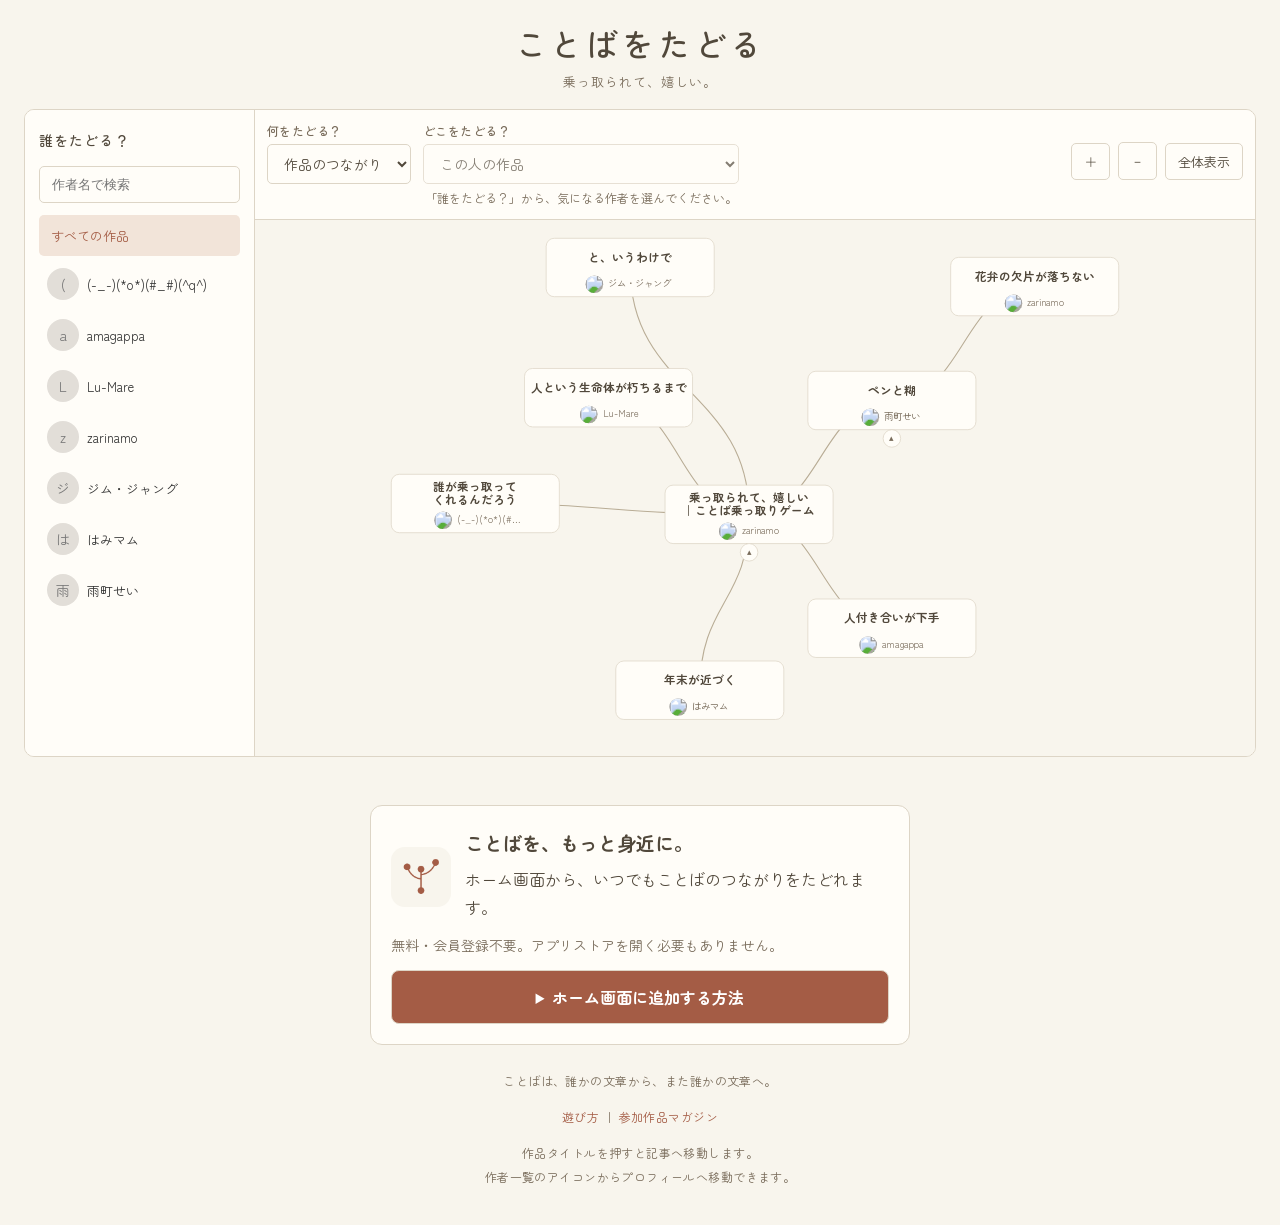
==== index.html @ d0fafd87 "Update index.html" ====
<!DOCTYPE html>
<html lang="ja">
<head>
  <meta charset="UTF-8">
  <meta name="viewport" content="width=device-width, initial-scale=1.0">
  <meta name="description" content="ことば乗っ取りゲームから生まれた作品のつながりをたどるサイトです。">
  <title>ことばをたどる</title>

  <!-- PWA設定 -->
  <link rel="manifest" href="manifest.json">
  <meta name="theme-color" content="#f8f5ed">
  <meta name="apple-mobile-web-app-capable" content="yes">
  <meta name="apple-mobile-web-app-status-bar-style" content="default">
  <meta name="apple-mobile-web-app-title" content="ことばをたどる">
  <link rel="apple-touch-icon" href="icons/icon-192.png">
  <link rel="icon" type="image/png" href="icons/icon-192.png">

  <link rel="stylesheet" href="style.css?v=20261126-4">
  <link rel="stylesheet" href="design.css?v=2">

  <script src="script.js?v=20261126-12" defer></script>
  <script src="install.js?v=2" defer></script>

  <style>
    .toolbar {
      display: flex;
      align-items: flex-start;
      justify-content: flex-start;
      flex-wrap: wrap;
      gap: 12px;
    }

    .view-area,
    .mode-area {
      display: flex;
      flex-direction: column;
      gap: 5px;
      min-width: 0;
    }

    .mode-area {
      margin-right: 0;
    }

    .control-label {
      font-size: 12px;
      font-weight: 500;
      color: var(--muted);
      letter-spacing: .04em;
    }

    #mode,
    #view-mode {
      width: 100%;
      padding: 8px 12px;
      border: 1px solid var(--border);
      border-radius: 5px;
      background: var(--white);
      color: var(--text);
      font: inherit;
      font-size: 14px;
      cursor: pointer;
    }

    #mode-description {
      margin: 0;
      padding: 0 2px;
      color: var(--muted);
      font-size: 12px;
      line-height: 1.5;
      max-width: 360px;
      overflow-wrap: anywhere;
    }

    .zoom-controls {
      display: flex;
      align-items: center;
      gap: 8px;
      margin-left: auto;
      padding-top: 20px;
    }

    .zoom-controls button {
      white-space: nowrap;
    }

    /* PC・スマートフォン共通の描画領域 */
    .graph-area {
      position: relative;
      min-width: 0;
      flex: 1 1 auto;
      display: flex;
      flex-direction: column;
    }

    .graph-area #tree {
      flex: 1 1 auto;
      width: 100%;
      min-height: 0;
    }

    /* PC版の描画領域を確保 */
    @media (min-width: 701px) {

      .viewer {
        display: flex;
        flex-direction: column;
        min-width: 0;
      }

      .graph-area {
        flex: 1 1 0;
        min-height: 480px;
      }

      .graph-area #tree {
        display: block;
        flex: 1 1 0;
        height: 100%;
        min-height: 0;
      }

    }

    @media (max-width: 700px) {

      .toolbar {
        display: grid;
        grid-template-columns: minmax(0, 1fr) minmax(0, 1fr);
        align-items: start;
        gap: 6px 8px;
        padding: 8px 10px;
      }

      .view-area,
      .mode-area {
        min-width: 0;
        width: 100%;
        margin: 0;
        gap: 4px;
      }

      .view-area {
        grid-column: 1;
        grid-row: 1 / 3;
      }

      .mode-area {
        display: contents;
      }

      .mode-area > .control-label {
        grid-column: 2;
        grid-row: 1;
      }

      #mode {
        grid-column: 2;
        grid-row: 2;
        align-self: end;
      }

      .control-label {
        font-size: 11px;
        line-height: 1.4;
      }

      #mode,
      #view-mode {
        font-size: 13px;
        padding: 8px;
        min-height: 44px;
        box-sizing: border-box;
      }

      #mode-description {
        grid-column: 1 / -1;
        grid-row: 3;
        max-width: none;
        width: 100%;
        box-sizing: border-box;
        font-size: 11px;
        line-height: 1.5;
        padding: 0 2px;
      }

      .toolbar:has(.mode-area[style*="display: none"])
      .view-area {
        grid-column: 1 / -1;
      }

      .zoom-controls {
        position: absolute;
        right: 10px;
        top: 8px;
        padding: 0;
        margin: 0;
        gap: 5px;
        z-index: 4;
      }

      .zoom-controls button {
        appearance: none;
        -webkit-appearance: none;
        display: inline-flex;
        align-items: center;
        justify-content: center;
        box-sizing: border-box;
        min-width: 44px;
        min-height: 44px;
        padding: 6px 10px;
        margin: 0;

        font-family: var(--rounded);
        font-size: 12px;
        font-weight: 500;
        line-height: 1.4;
        color: var(--text);

        background: var(--white);
        border: 1px solid var(--border);
        border-radius: 6px;

        box-shadow: none;
        text-shadow: none;
        cursor: pointer;
        touch-action: manipulation;

        transition:
          background-color .15s ease,
          border-color .15s ease;
      }

      .zoom-controls button:active {
        background: var(--selected);
        border-color: var(--accent);
      }

      .zoom-controls button:focus-visible {
        outline: 2px solid var(--accent);
        outline-offset: 2px;
      }

      #author-details {
        z-index: 6 !important;
      }

    }
  </style>
</head>

<body>

  <header>
    <h1>ことばをたどる</h1>
    <p>乗っ取られて、嬉しい。</p>
  </header>

  <main class="workspace">

    <aside class="sidebar">
      <h2>誰をたどる？</h2>
      <div id="authors"></div>
    </aside>

    <section class="viewer">

      <div class="toolbar">

        <div class="mode-area">

          <label class="control-label" for="mode">
            どこをたどる？
          </label>

          <select id="mode"
                  aria-label="どこをたどる？"
                  aria-describedby="mode-description">

            <option value="mine">
              この人の作品
            </option>

            <option value="direct">
              乗っ取られた先
            </option>

            <option value="journey">
              乗っ取られた先の先
            </option>

            <option value="roots">
              乗っ取ってきた道
            </option>

          </select>

          <p id="mode-description" aria-live="polite">
            気になる作者を選んでください。
          </p>

        </div>

        <div class="zoom-controls">

          <button id="zoom-in" aria-label="拡大">＋</button>
          <button id="zoom-out" aria-label="縮小">－</button>
          <button id="reset">全体表示</button>

        </div>

      </div>

      <div class="graph-area">

        <svg id="tree"
             xmlns="http://www.w3.org/2000/svg"
             aria-label="ことばをたどる — つながりの図">
        </svg>

      </div>

      <p id="status"></p>

    </section>

  </main>

  <footer>

    <p>
      ことばは、誰かの文章から、また誰かの文章へ。
    </p>

    <p>
      <a href="https://note.com/zarinamo/n/n8840122ca349"
         target="_blank"
         rel="noopener noreferrer">
        遊び方
      </a>
      ｜
      <a href="https://note.com/zarinamo/m/m546e739befa5"
         target="_blank"
         rel="noopener noreferrer">
        参加作品マガジン
      </a>
    </p>

    <p>
      作品タイトルを押すと記事へ移動します。<br>
      作者一覧のアイコンからプロフィールへ移動できます。
    </p>

  </footer>

  <script>
    document.addEventListener("DOMContentLoaded", () => {

      const mobileLayout =
        window.matchMedia("(max-width: 700px)");

      const toolbar =
        document.querySelector(".toolbar");

      const graphArea =
        document.querySelector(".graph-area");

      const zoomControls =
        document.querySelector(".zoom-controls");

      function arrangeZoomControls() {

        if (mobileLayout.matches) {
          graphArea.appendChild(zoomControls);
        } else {
          toolbar.appendChild(zoomControls);
        }

      }

      arrangeZoomControls();

      mobileLayout.addEventListener(
        "change",
        arrangeZoomControls
      );

    });

    // PWA用Service Workerの登録
    if ("serviceWorker" in navigator) {
      window.addEventListener("load", async () => {
        try {
          const registration =
            await navigator.serviceWorker.register("./sw.js", {
              scope: "./",
              updateViaCache: "none"
            });

          console.log(
            "Service Worker登録成功:",
            registration.scope
          );

        } catch (error) {
          console.warn(
            "Service Worker登録失敗:",
            error
          );
        }
      });
    }
  </script>

</body>
</html>
---- style.css ----
:root {
  --background: #faf9f6;
  --white: #ffffff;
  --text: #333333;
  --muted: #888888;
  --accent: #b93636;
  --border: #e2ded8;
}

* {
  box-sizing: border-box;
}

body {
  margin: 0;
  background: var(--background);
  color: var(--text);
  font-family: "Noto Sans JP", sans-serif;
}

header {
  text-align: center;
  padding: 30px 20px 24px;
}

.logo {
  width: 38px;
  height: 38px;
  margin: 0 auto;
  border-radius: 50%;
  background: var(--accent);
  color: white;
  font-size: 25px;
  line-height: 38px;
  text-align: center;
}

h1 {
  margin: 16px 0 8px;
  font-size: 28px;
  font-weight: 500;
  letter-spacing: 0.15em;
}

header p {
  margin: 0;
  font-size: 13px;
  color: var(--muted);
}

.workspace {
  display: grid;
  grid-template-columns: 230px minmax(0, 1fr);
  min-height: 600px;
  height: 72vh;
  margin: 0 24px;
  border: 1px solid var(--border);
  border-radius: 8px;
  background: var(--white);
  overflow: hidden;
}

.sidebar {
  padding: 20px 14px;
  border-right: 1px solid var(--border);
  overflow-y: auto;
}

.sidebar h2 {
  font-size: 14px;
  font-weight: 500;
  margin: 0 0 16px;
}

#authors {
  display: flex;
  flex-direction: column;
  gap: 5px;
}

.author-button {
  width: 100%;
  padding: 11px 12px;
  border: 0;
  border-radius: 5px;
  background: transparent;
  color: var(--text);
  text-align: left;
  overflow-wrap: anywhere;
  cursor: pointer;
}

.author-button:hover {
  background: #f4f2ee;
}

.author-button.active {
  background: #f8eaea;
  color: var(--accent);
}

.sidebar-controls {
  display: none;
}

.sidebar-toggle {
  display: none;
}

.all-works-button {
  display: none;
}

.viewer {
  position: relative;
  display: flex;
  flex-direction: column;
  min-width: 0;
  min-height: 0;
}

.toolbar {
  display: flex;
  align-items: center;
  flex-wrap: wrap;
  gap: 8px;
  padding: 12px;
  border-bottom: 1px solid var(--border);
}

button,
select {
  font: inherit;
  font-size: 13px;
}

.toolbar button,
.toolbar select {
  padding: 8px 12px;
  border: 1px solid var(--border);
  border-radius: 5px;
  background: white;
  color: var(--text);
  cursor: pointer;
}

.toolbar button:hover {
  background: #f4f2ee;
}

.toolbar select {
  margin-right: auto;
}

#tree {
  display: block;
  width: 100%;
  flex: 1;
  min-height: 0;
  background: #faf9f6;
  cursor: grab;
  touch-action: none;
  user-select: none;
  -webkit-user-select: none;
}

#tree:active {
  cursor: grabbing;
}

#tree a {
  cursor: pointer;
}

#tree a:hover text {
  fill: var(--accent);
  text-decoration: underline;
}

#status {
  margin: 0;
  padding: 6px 12px;
  font-size: 12px;
  color: var(--muted);
}

#status:empty {
  display: none;
}

footer {
  padding: 24px 16px;
  text-align: center;
  font-size: 12px;
  color: var(--muted);
  line-height: 2;
}

footer a {
  color: var(--accent);
  text-decoration: none;
}

footer a:hover {
  text-decoration: underline;
}

@media (max-width: 700px) {
  header {
    padding: 16px 12px 18px;
  }

  .logo {
    width: 32px;
    height: 32px;
    font-size: 21px;
    line-height: 32px;
  }

  h1 {
    margin: 12px 0 6px;
    font-size: 23px;
  }

  header p {
    font-size: 12px;
  }

  .workspace {
    display: flex;
    flex-direction: column;
    height: auto;
    min-height: 0;
    margin: 0 8px;
  }

  .sidebar {
    padding: 12px;
    border-right: 0;
    border-bottom: 1px solid var(--border);
    overflow: visible;
  }

  .sidebar h2 {
    margin: 0 0 10px;
  }

  .sidebar-controls {
    display: flex;
    align-items: stretch;
    gap: 8px;
    width: 100%;
  }

  .sidebar-toggle {
    display: flex;
    align-items: center;
    justify-content: space-between;
    flex: 1;
    min-width: 0;
    min-height: 44px;
    padding: 10px 12px;
    border: 1px solid var(--border);
    border-radius: 5px;
    background: var(--white);
    color: var(--text);
    text-align: left;
    overflow-wrap: anywhere;
    font-size: 12px;
    cursor: pointer;
  }

  .all-works-button {
    display: block;
    flex-shrink: 0;
    min-height: 44px;
    padding: 10px 12px;
    border: 1px solid var(--border);
    border-radius: 5px;
    background: var(--white);
    color: var(--text);
    font-size: 12px;
    white-space: nowrap;
    cursor: pointer;
    transition: background 0.15s, color 0.15s;
  }

  .all-works-button.active {
    border-color: var(--accent);
    background: #f8eaea;
    color: var(--accent);
  }

  .sidebar:has(.sidebar-toggle) h2 {
    display: none;
  }

  .sidebar:has(.sidebar-toggle) #author-search {
    margin-top: 12px;
  }

  #author-search {
    font-size: 16px !important;
  }

  #authors {
    flex-direction: column;
    max-height: 220px;
    overflow-x: hidden;
    overflow-y: auto;
    overscroll-behavior: contain;
    gap: 3px;
  }

  .author-button {
    width: 100%;
    flex-shrink: 0;
    white-space: normal;
    overflow-wrap: anywhere;
    min-height: 40px;
  }

  .all-works-list-button {
    display: none;
  }

  .sidebar.is-collapsed #authors,
  .sidebar.is-collapsed #author-search {
    display: none;
  }

  .toolbar {
    padding: 8px;
    gap: 6px;
  }

  .toolbar button,
  .toolbar select {
    min-height: 44px;
    padding: 8px 10px;
    font-size: 12px;
  }

  .toolbar select {
    flex: 1;
    min-width: 0;
    margin-right: 0;
  }

  .viewer {
    height: 62vh;
    height: 62dvh;
    min-height: 340px;
  }

  #tree {
    cursor: default;
  }

  footer {
    padding: 18px 12px;
    font-size: 11px;
  }
}
---- design.css ----
/* ことばをたどる — デザイン試作 */
@import url('https://fonts.googleapis.com/css2?family=Zen+Maru+Gothic:wght@400;500;700&display=swap');

:root {
  --background: #f8f5ed;
  --white: #fffdf8;
  --text: #51483b;
  --muted: #796c5b;
  --accent: #a45c45;
  --border: #ddd5c6;
  --selected: #f2e4d9;
  --hover: #eee8dc;
  --rounded: "Zen Maru Gothic", "Hiragino Maru Gothic ProN", "Yu Gothic", sans-serif;
}

body {
  font-family: var(--rounded);
}

header {
  padding: 20px 16px 18px;
}

.logo {
  display: none;
}

h1 {
  margin: 0 0 6px;
  font-family: var(--rounded);
  font-size: 32px;
  font-weight: 500;
  letter-spacing: .12em;
}

header p {
  letter-spacing: .08em;
}

.workspace {
  border-radius: 10px;
  background: var(--white);
}

.sidebar {
  background: var(--white);
}

.sidebar h2 {
  letter-spacing: .08em;
}

.author-button:hover,
.toolbar button:hover {
  background: var(--hover);
}

.author-button.active,
.all-works-button.active {
  background: var(--selected);
  color: var(--accent);
}

.toolbar {
  background: var(--white);
}

.toolbar button,
.toolbar select,
#mode,
#focus-work,
#author-search {
  background: var(--white) !important;
  border-color: var(--border) !important;
  color: var(--text) !important;
}

.toolbar button:hover {
  background: var(--hover) !important;
}

#mode-description {
  color: var(--muted) !important;
}

#tree {
  background: var(--background);
}

#tree rect[fill="#ffffff"],
#tree rect[fill="white"] {
  fill: var(--white);
}

#tree rect[stroke="#c9c4bd"] {
  stroke: var(--border);
}

#tree line[stroke="#bcb7b0"] {
  stroke: #b9ad96;
}

#tree [stroke="#b93636"] {
  stroke: var(--accent);
}

#tree [fill="#b93636"] {
  fill: var(--accent);
}

#tree text {
  font-family: var(--rounded);
}

#tree text[fill="#333333"] {
  fill: var(--text);
}

#tree text[fill="#777777"],
#tree text[fill="#777"] {
  fill: var(--muted);
}

#tree text[font-size="13"][font-weight="600"] {
  font-family: var(--rounded);
  font-weight: 700;
}

#tree a:hover text {
  fill: var(--accent);
}

#authors > div[style*="rgb(248, 234, 234)"] {
  background: var(--selected) !important;
}

#authors button[style*="rgb(185, 54, 54)"] {
  color: var(--accent) !important;
}

button:focus-visible,
select:focus-visible,
input:focus-visible,
a:focus-visible,
#tree [tabindex]:focus-visible {
  outline: 2px solid var(--accent);
  outline-offset: 2px;
}

footer {
  letter-spacing: .035em;
}

@media (max-width: 700px) {
  header {
    padding: 14px 12px 12px;
  }

  h1 {
    font-size: 26px;
    margin: 0 0 5px;
  }

  .workspace {
    border-radius: 8px;
  }

  .sidebar-toggle,
  .all-works-button {
    background: var(--white);
  }

  .all-works-button.active {
    background: var(--selected);
  }
}
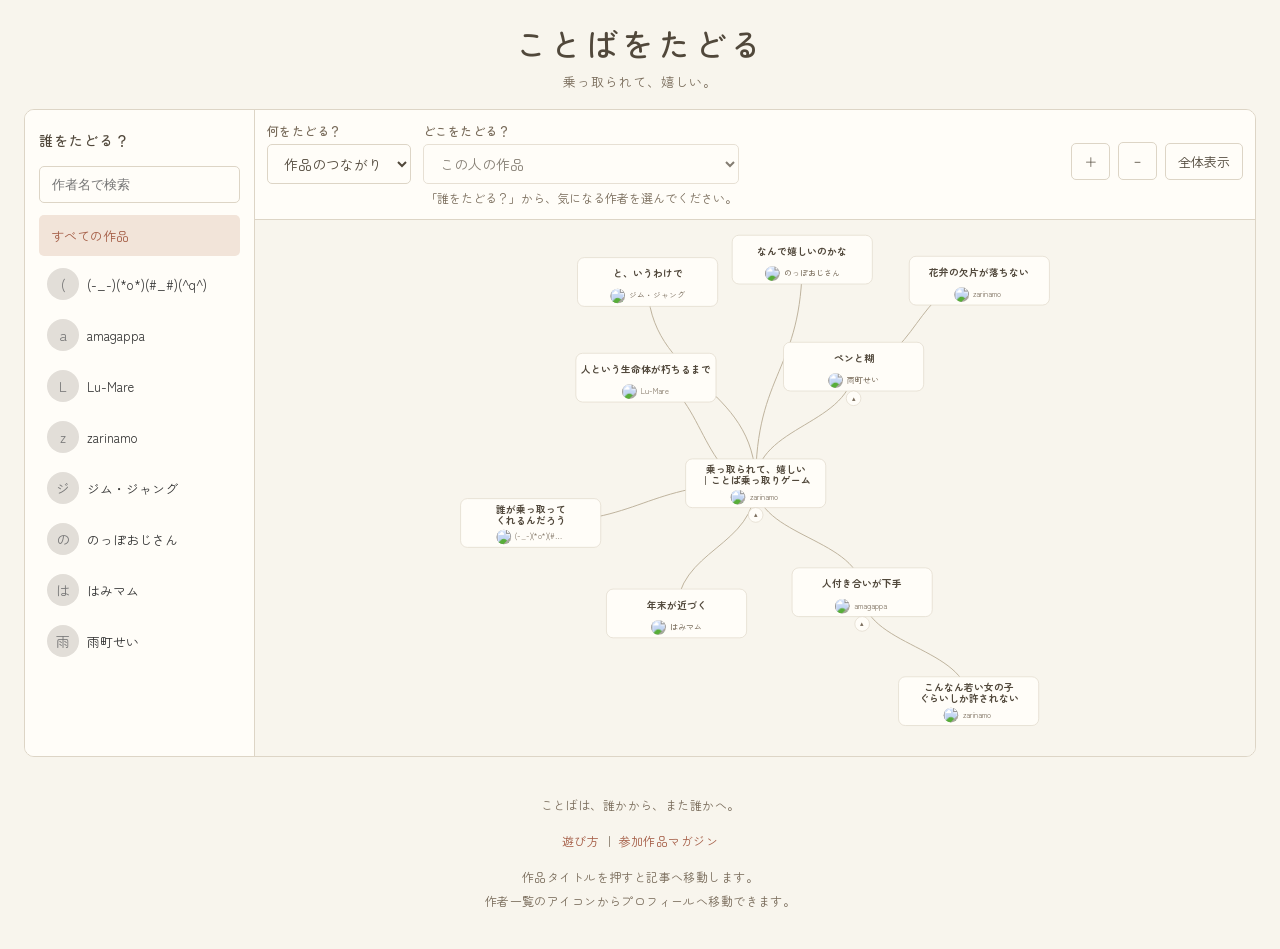
==== commit 9c019fff: "Update index.html" ====
--- a/index.html
+++ b/index.html
@@ -21,6 +21,7 @@
 
   <script src="script.js?v=20261126-12" defer></script>
   <script src="install.js?v=2" defer></script>
+  <script src="welcome.js?v=1" defer></script>
 
   <style>
     .toolbar {
@@ -330,7 +331,7 @@
   <footer>
 
     <p>
-      ことばは、誰かの文章から、また誰かの文章へ。
+      ことばは、誰かから、また誰かへ。
     </p>
 
     <p>
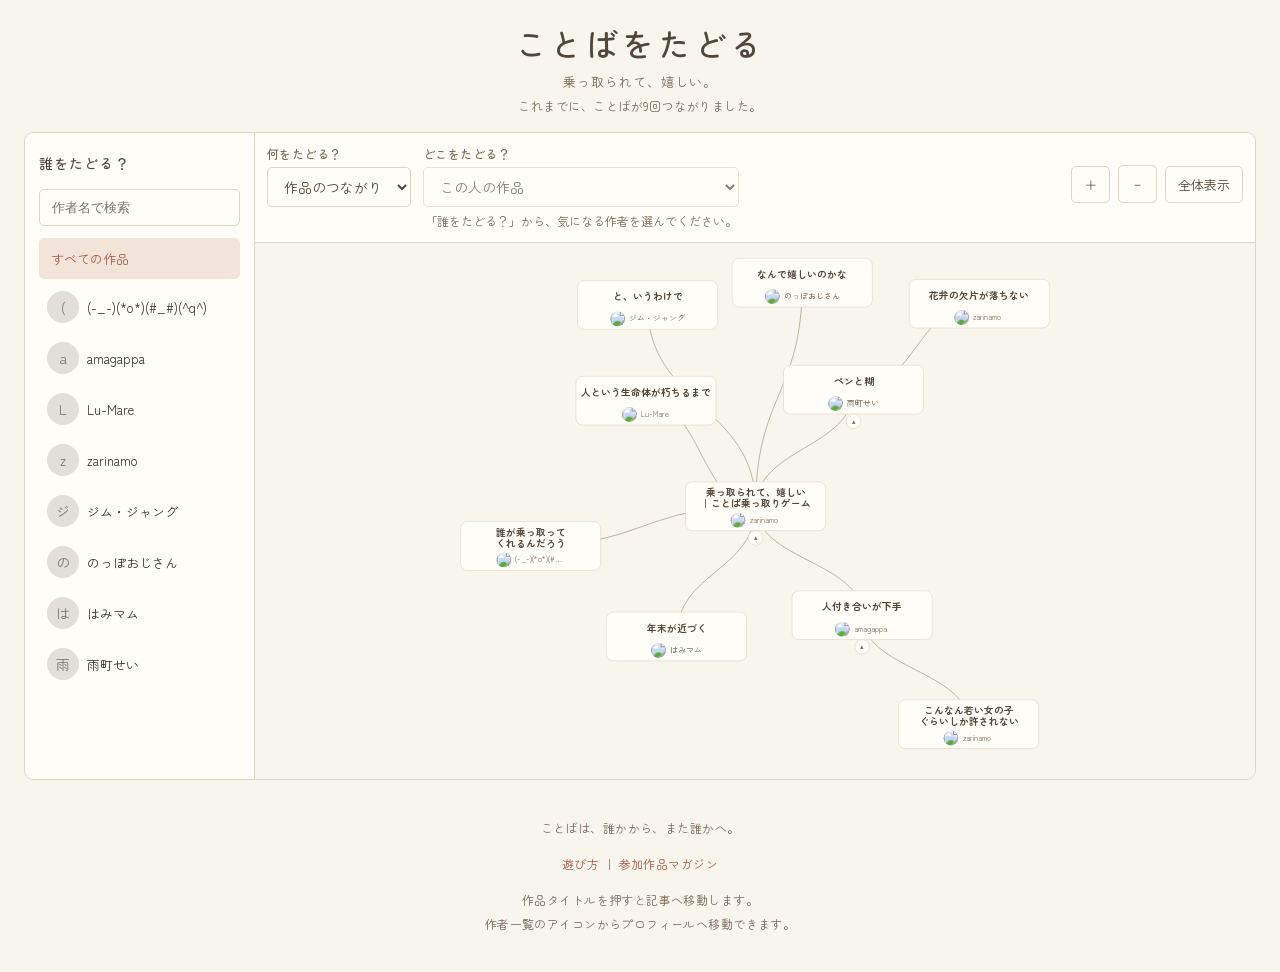
==== commit fbb593a3: "Update index.html" ====
--- a/index.html
+++ b/index.html
@@ -256,6 +256,7 @@
   <header>
     <h1>ことばをたどる</h1>
     <p>乗っ取られて、嬉しい。</p>
+<p id="connection-count" style="font-size: 12px; color: var(--muted); margin: 6px 0 0; letter-spacing: 0.04em;"></p>
   </header>
 
   <main class="workspace">
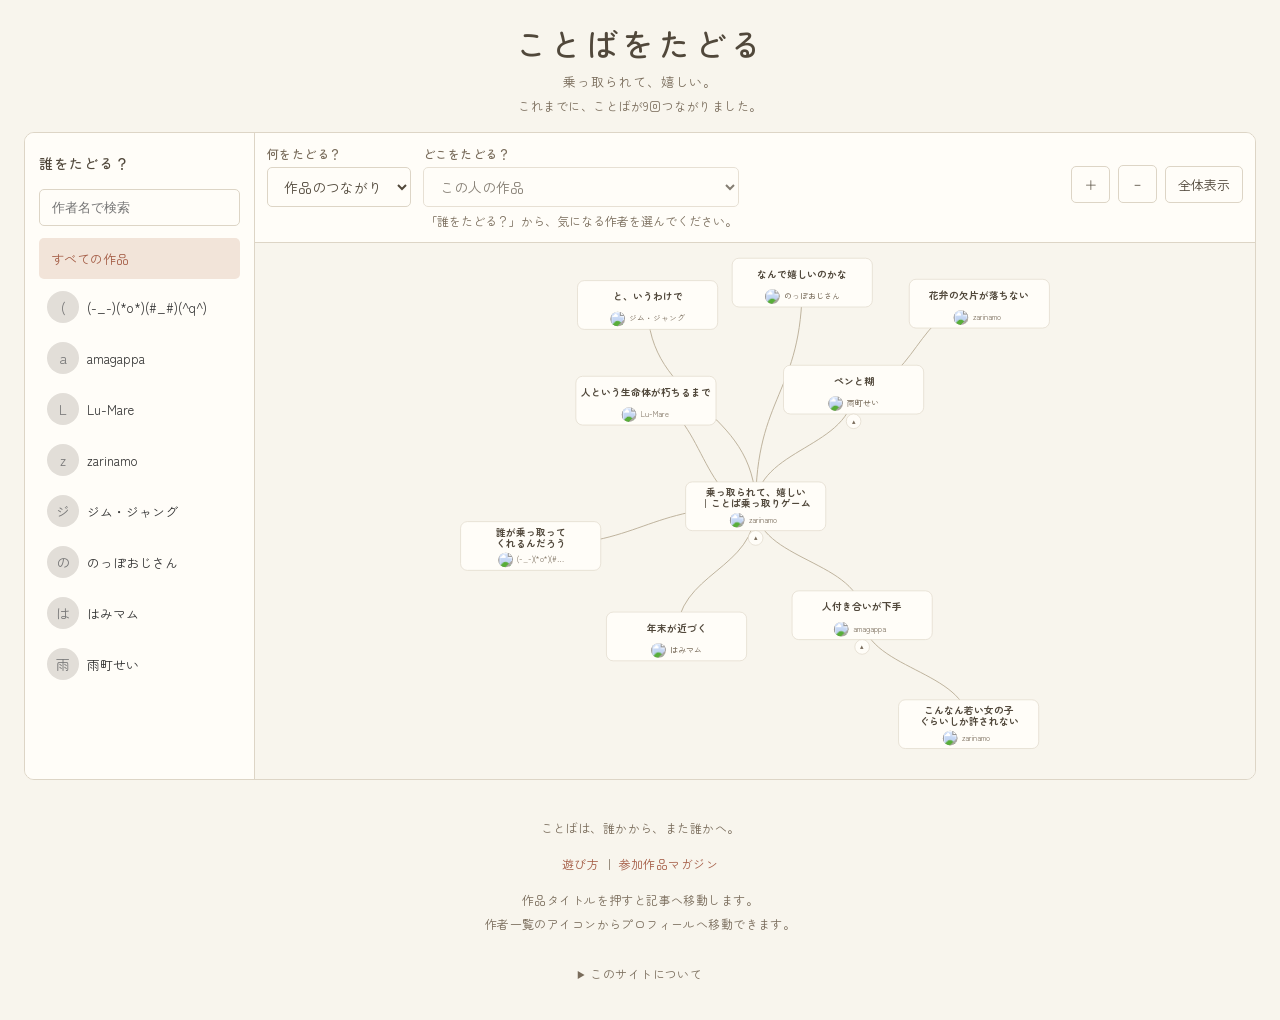
==== commit c2ff6446: "Update index.html" ====
--- a/index.html
+++ b/index.html
@@ -354,6 +354,56 @@
       作者一覧のアイコンからプロフィールへ移動できます。
     </p>
 
+      <details style="max-width: 520px; margin: 16px auto 0;">
+      <summary style="cursor: pointer; width: fit-content;
+                      margin: 0 auto; padding: 10px 8px;
+                      color: var(--muted);">
+        このサイトについて
+      </summary>
+
+      <div style="text-align: left; font-size: 13px;
+                  line-height: 1.9; padding: 12px 8px;
+                  border-top: 1px solid var(--border);">
+
+        <p>
+          「ことばをたどる」は、note上の企画
+          「ことば乗っ取りゲーム」をもっと楽しんでいただくために生まれたサイトです。
+        </p>
+
+        <p>
+          ことばをきっかけに、誰かと誰かが出会う。
+          扉と扉をつなぐ、小さな道になれれば嬉しいです。
+        </p>
+
+        <p>
+          <strong>作品の更新について</strong><br>
+          作品情報は約1時間ごとに更新しています。
+          新しいことばがつながるまで、
+          少しお時間をいただく場合があります。
+        </p>
+
+        <p>
+          <strong>掲載情報について</strong><br>
+          各作品の著作権は、それぞれの権利者に帰属します。
+          掲載情報の修正・削除や、
+          その他のお問い合わせについては、
+          運営者までご連絡ください。
+        </p>
+
+        <p>
+          本サイトはnote株式会社の公式サービスではありません。
+        </p>
+
+        <p style="text-align: center;">
+          制作・運営：
+          <a href="https://note.com/zarinamo"
+             target="_blank"
+             rel="noopener noreferrer">zarinamo</a>
+        </p>
+
+      </div>
+    </details>
+
   </footer>
 
   <script>
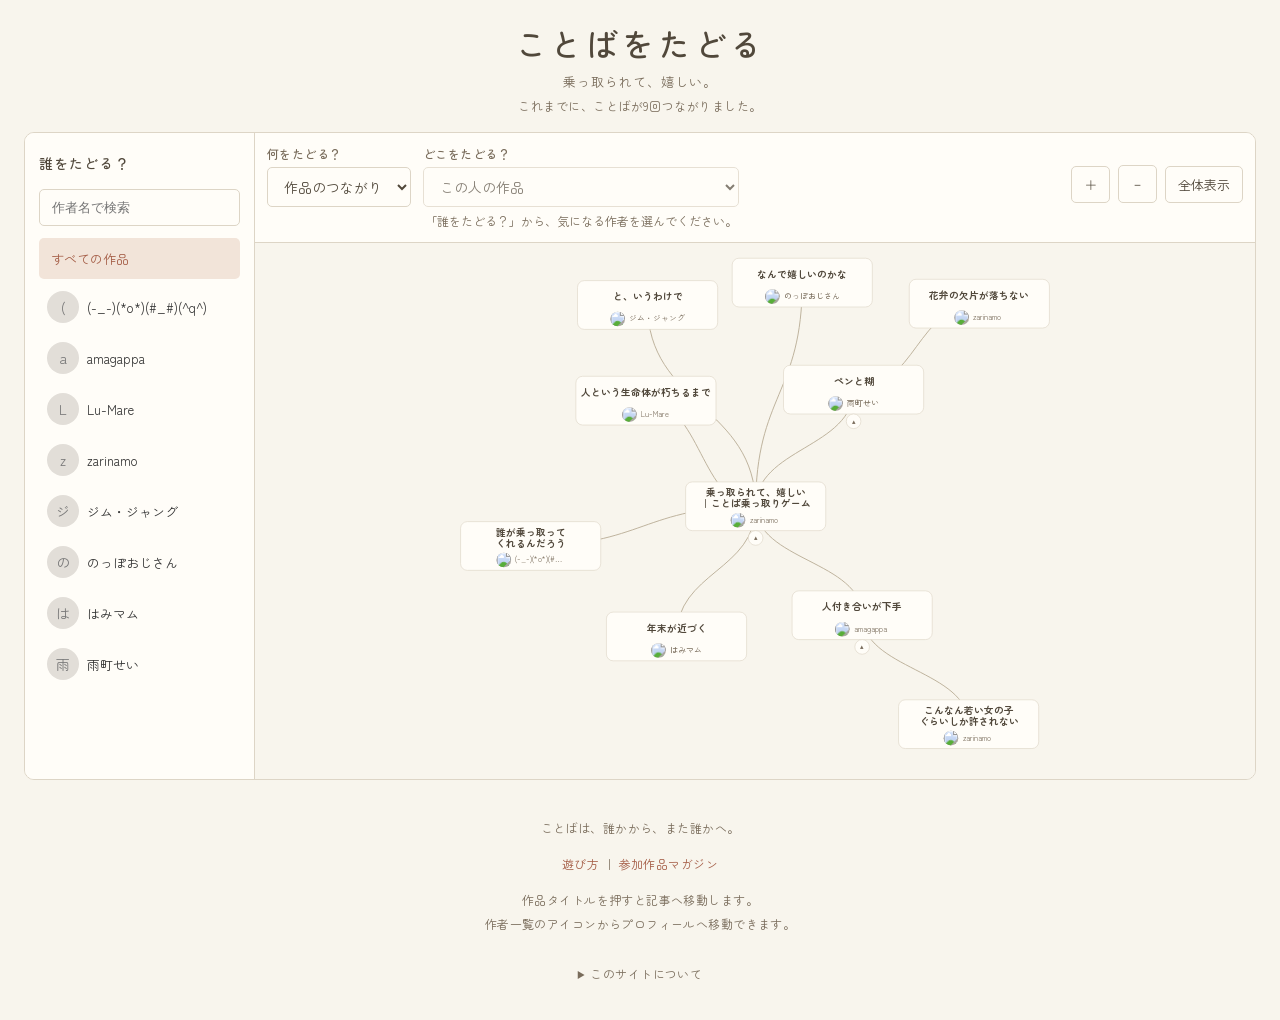
==== commit b7527228: "Update index.html" ====
--- a/index.html
+++ b/index.html
@@ -371,9 +371,9 @@
         </p>
 
         <p>
-          ことばをきっかけに、誰かと誰かが出会う。
-          扉と扉をつなぐ、小さな道になれれば嬉しいです。
-        </p>
+  ことばがつながり、人がつながる。
+  そんな場所になれば嬉しいです。
+</p>
 
         <p>
           <strong>作品の更新について</strong><br>
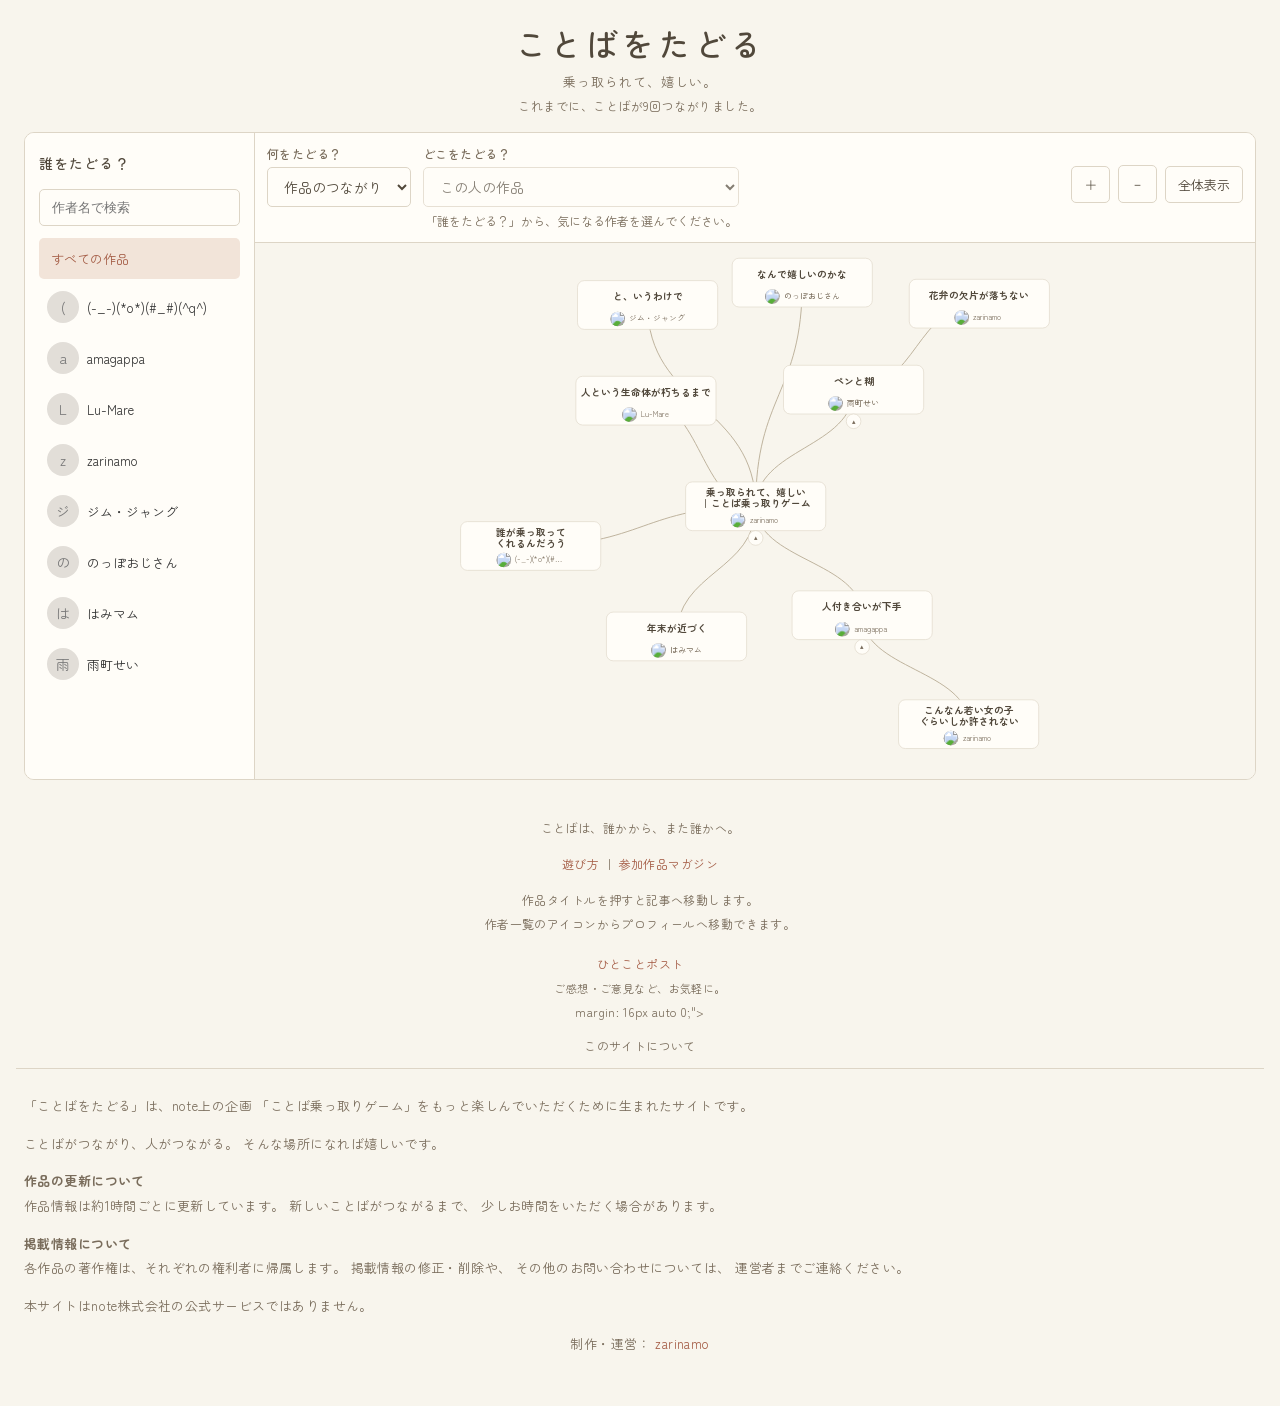
==== commit ad95d9c6: "Update index.html" ====
--- a/index.html
+++ b/index.html
@@ -354,7 +354,17 @@
       作者一覧のアイコンからプロフィールへ移動できます。
     </p>
 
-      <details style="max-width: 520px; margin: 16px auto 0;">
+      <p style="margin: 16px 0 0;">
+  <a href="https://forms.gle/JbQeH9Y7GnsfEwFq8"
+     target="_blank"
+     rel="noopener noreferrer">
+    ひとことポスト
+  </a>
+  <br>
+  <span style="font-size: 11px; color: var(--muted);">
+    ご感想・ご意見など、お気軽に。
+  </span>
+</p> margin: 16px auto 0;">
       <summary style="cursor: pointer; width: fit-content;
                       margin: 0 auto; padding: 10px 8px;
                       color: var(--muted);">
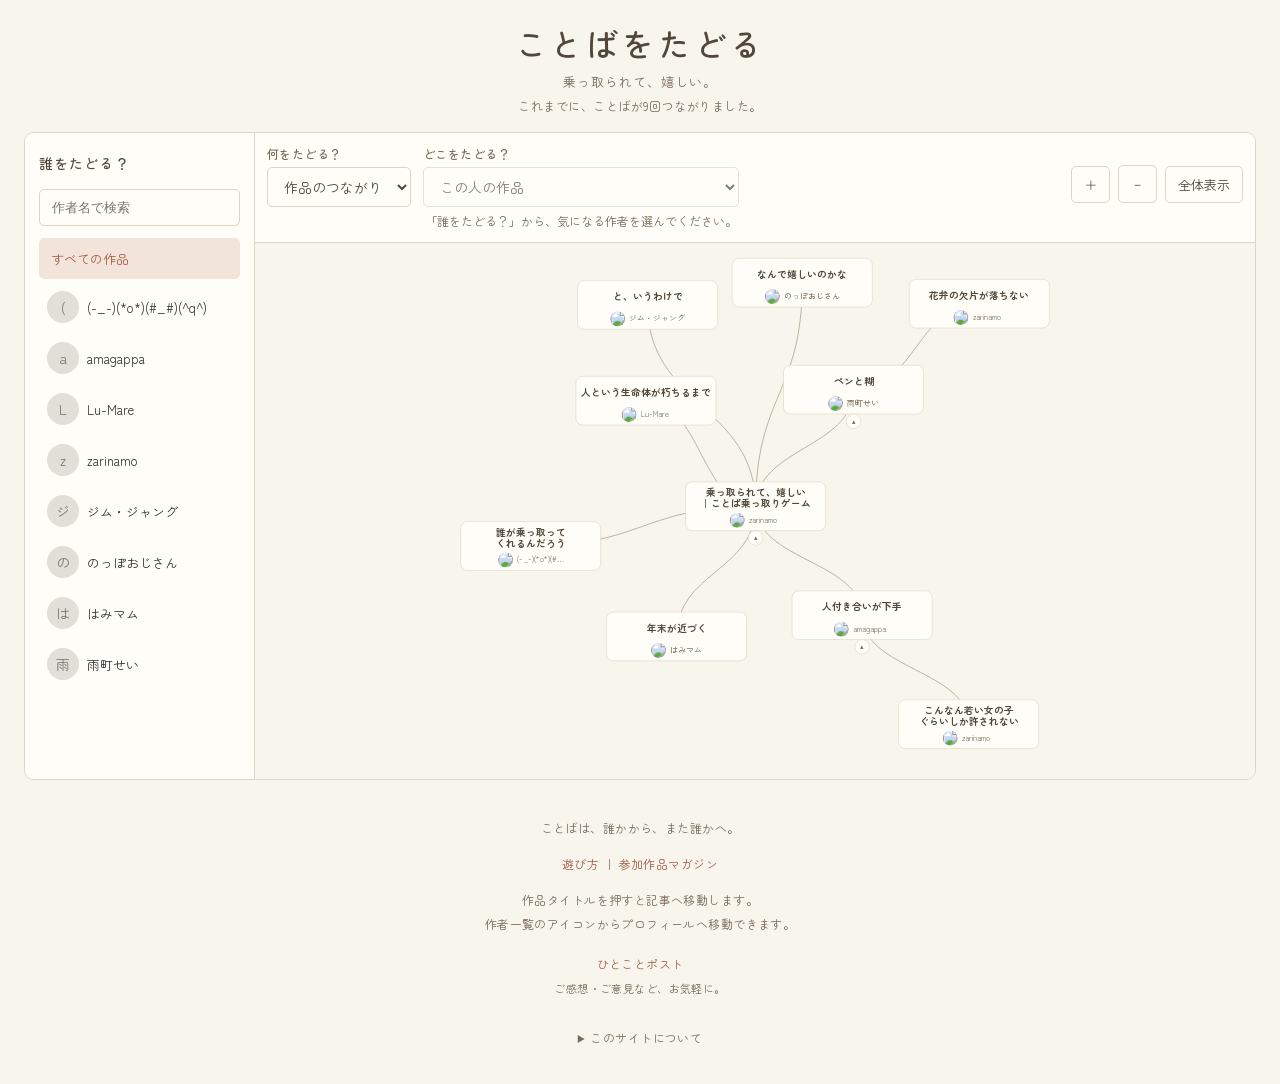
==== commit 97f3f1c7: "Update index.html" ====
--- a/index.html
+++ b/index.html
@@ -351,20 +351,22 @@
 
     <p>
       作品タイトルを押すと記事へ移動します。<br>
-      作者一覧のアイコンからプロフィールへ移動できます。
+            作者一覧のアイコンからプロフィールへ移動できます。
     </p>
 
-      <p style="margin: 16px 0 0;">
-  <a href="https://forms.gle/JbQeH9Y7GnsfEwFq8"
-     target="_blank"
-     rel="noopener noreferrer">
-    ひとことポスト
-  </a>
-  <br>
-  <span style="font-size: 11px; color: var(--muted);">
-    ご感想・ご意見など、お気軽に。
-  </span>
-</p> margin: 16px auto 0;">
+    <p style="margin: 16px 0 0;">
+      <a href="https://forms.gle/JbQeH9Y7GnsfEwFq8"
+         target="_blank"
+         rel="noopener noreferrer">
+        ひとことポスト
+      </a>
+      <br>
+      <span style="font-size: 11px; color: var(--muted);">
+        ご感想・ご意見など、お気軽に。
+      </span>
+    </p>
+
+    <details style="max-width: 520px; margin: 16px auto 0;">
       <summary style="cursor: pointer; width: fit-content;
                       margin: 0 auto; padding: 10px 8px;
                       color: var(--muted);">
